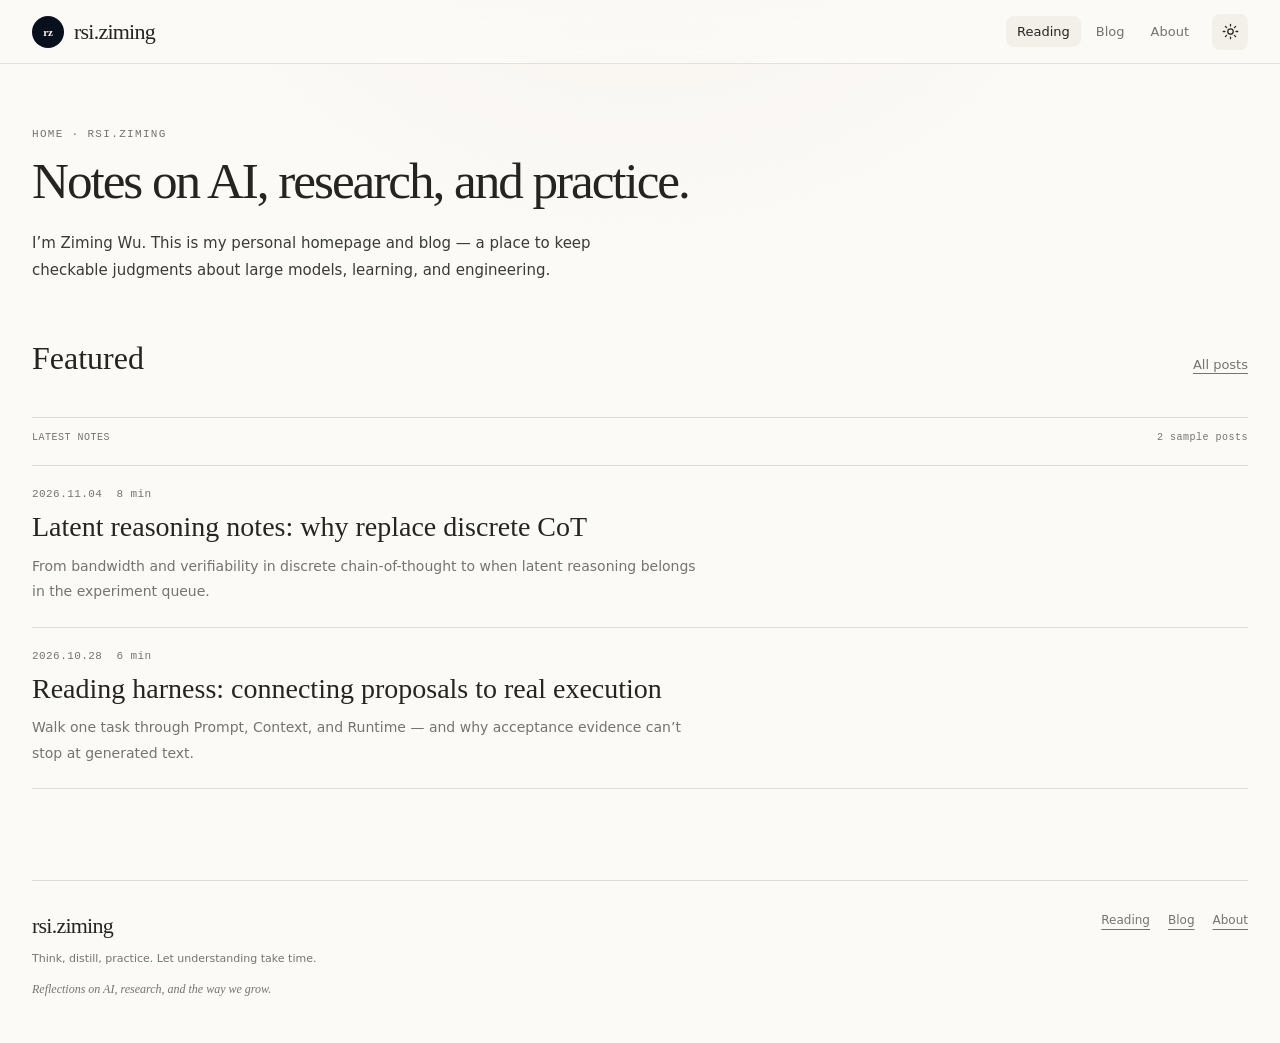
==== index.html @ 31680afb "Add the rsi.ziming static site at the repository root. Serve the homepage, about page, and blog as p" ====
<!DOCTYPE html>
<html lang="en">
<head>
  <meta charset="UTF-8">
  <meta name="viewport" content="width=device-width, initial-scale=1">
  <meta name="description" content="rsi.ziming — Ziming Wu’s personal site and blog on AI, research, and practice.">
  <meta name="theme-color" content="#fbfaf7">
  <title>Reading｜rsi.ziming</title>
  <script>
    (() => {
      let saved;
      try { saved = localStorage.getItem("theme"); } catch {}
      const theme = saved || (matchMedia("(prefers-color-scheme: dark)").matches ? "dark" : "light");
      document.documentElement.dataset.theme = theme;
      document.querySelector('meta[name="theme-color"]')?.setAttribute("content", theme === "dark" ? "#111210" : "#fbfaf7");
    })();
  </script>
  <link rel="stylesheet" href="css/site.css">
</head>
<body>
  <a class="skip-link" href="#main">Skip to content</a>
  <header class="site-header">
    <a class="wordmark" href="index.html" aria-label="rsi.ziming home">
      <span class="wordmark-mark" aria-hidden="true">rz</span>
      <span class="wordmark-name"><span class="brand-person" lang="en">rsi.ziming</span></span>
    </a>
    <div class="header-actions">
      <nav class="site-nav" aria-label="Primary">
        <a href="index.html" aria-current="page">Reading</a>
        <a href="blog/index.html">Blog</a>
        <a class="mobile-hidden" href="about/index.html">About</a>
      </nav>
      <button class="theme-toggle" type="button" aria-label="Toggle light and dark theme" title="Toggle theme">
        <svg class="sun-icon" viewBox="0 0 20 20" aria-hidden="true"><circle cx="10" cy="10" r="3.2"></circle><path d="M10 1.5v2M10 16.5v2M1.5 10h2M16.5 10h2M4 4l1.4 1.4M14.6 14.6 16 16M16 4l-1.4 1.4M5.4 14.6 4 16"></path></svg>
        <svg class="moon-icon" viewBox="0 0 20 20" aria-hidden="true"><path d="M16.5 12.8A7 7 0 0 1 7.2 3.5a7 7 0 1 0 9.3 9.3Z"></path></svg>
      </button>
    </div>
  </header>

  <main id="main">
    <div class="page-shell">
      <header class="page-intro">
        <p class="eyebrow">HOME · RSI.ZIMING</p>
        <h1>Notes on AI, research, and practice.</h1>
        <p class="intro-copy">I’m Ziming Wu. This is my personal homepage and blog — a place to keep checkable judgments about large models, learning, and engineering.</p>
      </header>

      <div class="section-heading">
        <h2>Featured</h2>
        <a href="blog/index.html">All posts</a>
      </div>

      <div class="count-line">
        <span>LATEST NOTES</span>
        <span>2 sample posts</span>
      </div>

      <div class="post-list">
        <a class="post-card" href="blog/latent-reasoning-notes.html">
          <div class="post-meta"><span>2026.11.04</span><span>8 min</span></div>
          <h3 class="post-title">Latent reasoning notes: why replace discrete CoT</h3>
          <p class="post-excerpt">From bandwidth and verifiability in discrete chain-of-thought to when latent reasoning belongs in the experiment queue.</p>
        </a>
        <a class="post-card" href="blog/reading-harness.html">
          <div class="post-meta"><span>2026.10.28</span><span>6 min</span></div>
          <h3 class="post-title">Reading harness: connecting proposals to real execution</h3>
          <p class="post-excerpt">Walk one task through Prompt, Context, and Runtime — and why acceptance evidence can’t stop at generated text.</p>
        </a>
      </div>
    </div>
  </main>

  <footer class="site-footer">
    <div>
      <a href="index.html" class="footer-name"><span class="brand-person" lang="en">rsi.ziming</span></a>
      <p>Think, distill, practice. Let understanding take time.</p>
      <p lang="en">Reflections on AI, research, and the way we grow.</p>
    </div>
    <nav aria-label="Footer">
      <a href="index.html">Reading</a>
      <a href="blog/index.html">Blog</a>
      <a href="about/index.html">About</a>
    </nav>
  </footer>
  <script src="js/site.js"></script>
</body>
</html>
---- css/site.css ----
:root {
  color-scheme: light;
  --bg: #fbfaf7;
  --surface: #f3f0ea;
  --surface-soft: #f7f5f0;
  --surface-strong: #e9e5dd;
  --text: #252421;
  --text-body: #3c3a36;
  --text-soft: #77736d;
  --text-muted: #a09b93;
  --line: #dedad2;
  --line-strong: #cbc5ba;
  --accent: #b84d2e;
  --accent-hover: #963d25;
  --accent-soft: #f2dfd7;
  --display: "Songti SC", "STSong", "Noto Serif CJK SC", ui-serif, Georgia, serif;
  --sans: "PingFang SC", "Hiragino Sans GB", "Microsoft YaHei", ui-sans-serif, system-ui, sans-serif;
  --mono: "SFMono-Regular", "Cascadia Mono", Consolas, monospace;
  --page-max: 1280px;
  --page-max-half: 640px;
  --page-gutter: 32px;
  --page: min(var(--page-max), calc(100vw - var(--page-gutter) - var(--page-gutter)));
  --measure: 680px;
  --space-page-top: clamp(44px, 5vw, 68px);
  --display-page-size: clamp(38px, 4vw, 54px);
  --display-section-size: clamp(28px, 2.5vw, 36px);
  --radius-sm: 6px;
  --radius: 10px;
  --radius-lg: 16px;
}

:root[data-theme="dark"] {
  color-scheme: dark;
  --bg: #111210;
  --surface: #1a1b18;
  --surface-soft: #161714;
  --surface-strong: #242521;
  --text: #eeede8;
  --text-body: #cfcdc5;
  --text-soft: #9c9991;
  --text-muted: #706e68;
  --line: #2c2d29;
  --line-strong: #3b3c36;
  --accent: #d36b49;
  --accent-hover: #e47a57;
  --accent-soft: #33211a;
}

* { box-sizing: border-box; }

html {
  background: var(--bg);
  color: var(--text);
  font-family: var(--sans);
  scroll-behavior: smooth;
}

body {
  background:
    radial-gradient(circle at 50% -18rem, color-mix(in srgb, var(--accent-soft) 40%, transparent), transparent 34rem),
    var(--bg);
  min-height: 100dvh;
  margin: 0;
  transition: background-color .25s, color .25s;
}

a { color: var(--text); }
button { font: inherit; }
[hidden] { display: none !important; }

::selection {
  color: #fff;
  background: var(--accent);
}

:focus-visible {
  outline: 2px solid var(--accent);
  outline-offset: 3px;
}

.skip-link {
  z-index: 100;
  border-radius: var(--radius-sm);
  background: var(--text);
  color: var(--bg);
  padding: 10px 14px;
  font-size: 12px;
  text-decoration: none;
  position: fixed;
  top: -80px;
  left: 16px;
}

.skip-link:focus { top: 16px; }

.site-header {
  z-index: 20;
  width: 100%;
  min-height: 64px;
  padding: 0 max(var(--page-gutter), calc(50vw - var(--page-max-half)));
  border-bottom: 1px solid color-mix(in srgb, var(--line) 78%, transparent);
  background: color-mix(in srgb, var(--bg) 90%, transparent);
  backdrop-filter: blur(16px) saturate(1.15);
  justify-content: space-between;
  align-items: center;
  gap: 24px;
  display: flex;
  position: sticky;
  top: 0;
}

.wordmark {
  align-items: center;
  gap: 10px;
  text-decoration: none;
  display: inline-flex;
}

.wordmark-mark {
  background: #07101c;
  border-radius: 50%;
  flex: none;
  width: 32px;
  height: 32px;
  color: #fbfaf7;
  font: 600 11px/32px Georgia, serif;
  letter-spacing: -0.02em;
  text-align: center;
}

.wordmark-name {
  white-space: nowrap;
  align-items: baseline;
  gap: .35em;
  display: inline-flex;
  font-size: 22px;
  line-height: 1;
}

.brand-person {
  letter-spacing: -0.035em;
  font-family: Georgia, "Times New Roman", serif;
  font-weight: 400;
}

.brand-label {
  color: var(--text-soft);
  font: 400 .57em var(--display);
  letter-spacing: .08em;
}

.header-actions,
.site-nav {
  align-items: center;
  display: flex;
}

.header-actions { gap: 12px; }

.site-nav { gap: 4px; }

.site-nav a {
  color: var(--text-soft);
  border-radius: 8px;
  padding: 8px 11px;
  font-size: 13px;
  text-decoration: none;
  transition: color .2s, background-color .2s;
}

.site-nav a:hover,
.site-nav a[aria-current="page"] {
  color: var(--text);
  background: var(--surface);
}

.theme-toggle {
  background: var(--surface);
  width: 36px;
  height: 36px;
  color: var(--text);
  cursor: pointer;
  border: 0;
  border-radius: 8px;
  place-items: center;
  transition: transform .2s, background-color .2s;
  display: grid;
}

.theme-toggle:hover {
  background: var(--surface-strong);
  transform: rotate(6deg);
}

.theme-toggle svg {
  fill: none;
  stroke: currentColor;
  stroke-linecap: round;
  stroke-linejoin: round;
  stroke-width: 1.5px;
  width: 17px;
  height: 17px;
}

.moon-icon,
:root[data-theme="dark"] .sun-icon { display: none; }

:root[data-theme="dark"] .moon-icon { display: block; }

main { min-height: 65vh; }

.page-shell {
  width: var(--page);
  padding: var(--space-page-top) 0 56px;
  margin: 0 auto;
}

.page-intro { max-width: 1060px; }

.page-intro h1 {
  max-width: 860px;
  font-family: var(--display);
  font-size: var(--display-page-size);
  letter-spacing: -0.04em;
  text-wrap: balance;
  margin: 12px 0 0;
  font-weight: 400;
  line-height: 1.14;
}

.page-intro .intro-copy {
  max-width: 620px;
  color: var(--text-body);
  text-wrap: pretty;
  margin: 20px 0 0;
  font-size: 15px;
  line-height: 1.8;
}

.eyebrow {
  color: var(--text-soft);
  font: 11px var(--mono);
  letter-spacing: .12em;
  text-transform: uppercase;
  margin: 0;
}

.count-line {
  border-top: 1px solid var(--line);
  color: var(--text-soft);
  font: 10px var(--mono);
  letter-spacing: .05em;
  justify-content: space-between;
  gap: 20px;
  margin-top: 40px;
  padding-top: 14px;
  display: flex;
}

.post-list {
  margin-top: 22px;
  display: grid;
  gap: 0;
}

.post-card {
  border-top: 1px solid var(--line);
  padding: 22px 0;
  text-decoration: none;
  display: grid;
  gap: 8px;
  transition: background-color .2s;
}

.post-card:last-child { border-bottom: 1px solid var(--line); }

.post-card:hover .post-title { color: var(--accent); }

.post-meta {
  color: var(--text-soft);
  font: 11px var(--mono);
  letter-spacing: .04em;
  display: flex;
  gap: 14px;
  flex-wrap: wrap;
}

.post-title {
  font-family: var(--display);
  font-size: clamp(22px, 2.2vw, 28px);
  font-weight: 400;
  line-height: 1.35;
  margin: 0;
  transition: color .2s;
}

.post-excerpt {
  color: var(--text-soft);
  margin: 0;
  max-width: 680px;
  font-size: 14px;
  line-height: 1.8;
}

.section-heading {
  justify-content: space-between;
  align-items: baseline;
  gap: 24px;
  margin: 56px 0 8px;
  display: flex;
}

.section-heading h2 {
  font-family: var(--display);
  font-size: var(--display-section-size);
  margin: 0;
  font-weight: 400;
}

.section-heading a {
  color: var(--text-soft);
  text-underline-offset: 4px;
  font-size: 13px;
}

.about-grid {
  grid-template-columns: .72fr 1.28fr;
  gap: clamp(40px, 7vw, 88px);
  margin-top: 56px;
  display: grid;
}

.about-aside {
  border-radius: var(--radius-lg);
  background: var(--surface);
  flex-direction: column;
  align-self: start;
  min-height: 220px;
  padding: 24px;
  display: flex;
}

.about-aside span {
  color: var(--text-soft);
  font: 10px var(--mono);
  letter-spacing: .08em;
}

.about-aside p {
  font-family: var(--display);
  margin: auto 0 0;
  font-size: 26px;
  line-height: 1.45;
}

.about-article { max-width: 700px; }

.about-article h2 {
  font-family: var(--display);
  margin: 0 0 12px;
  font-size: 26px;
  font-weight: 400;
}

.about-article h2:not(:first-child) { margin-top: 40px; }

.about-article p {
  color: var(--text-soft);
  margin: 0;
  font-size: 15px;
  line-height: 1.9;
}

.english-mission {
  margin-top: 22px;
  font: 15px/1.85 Georgia, serif;
}

.about-article a {
  color: var(--accent);
  text-underline-offset: 4px;
}

.article-shell {
  width: min(var(--measure), calc(100vw - 2 * var(--page-gutter)));
  padding: var(--space-page-top) 0 56px;
  margin: 0 auto;
}

.article-shell .eyebrow { margin-bottom: 18px; }

.article-shell h1 {
  font-family: var(--display);
  font-size: clamp(34px, 5vw, 48px);
  letter-spacing: -0.03em;
  font-weight: 400;
  line-height: 1.2;
  margin: 0 0 18px;
}

.article-meta {
  color: var(--text-soft);
  font: 12px var(--mono);
  letter-spacing: .04em;
  margin-bottom: 36px;
}

.article-body {
  color: var(--text-body);
  font-size: 16px;
  line-height: 1.9;
}

.article-body p { margin: 0 0 1.2em; }
.article-body h2 {
  font-family: var(--display);
  font-size: 28px;
  font-weight: 400;
  margin: 2em 0 .7em;
}
.article-body ul { padding-left: 1.2em; margin: 0 0 1.2em; }
.article-body li { margin-bottom: .4em; }
.article-body a { color: var(--accent); text-underline-offset: 4px; }

.comments {
  border-top: 1px solid var(--line);
  margin-top: 48px;
  padding-top: 28px;
}

.comments h2 {
  font-family: var(--display);
  font-size: 24px;
  font-weight: 400;
  margin: 0 0 8px;
}

.comments-note {
  color: var(--text-soft);
  font-size: 13px;
  line-height: 1.7;
  margin: 0 0 20px;
}

.comments-note code {
  background: var(--surface);
  font: 12px var(--mono);
  border-radius: 5px;
  padding: 2px 6px;
}

.site-footer {
  width: var(--page);
  border-top: 1px solid var(--line);
  justify-content: space-between;
  gap: 40px;
  margin: 35px auto 0;
  padding: 32px 0 40px;
  display: flex;
}

.footer-name {
  white-space: nowrap;
  align-items: baseline;
  gap: .35em;
  display: inline-flex;
  font: 400 22px var(--display);
  text-decoration: none;
}

.site-footer p {
  color: var(--text-soft);
  margin: 10px 0 0;
  font-size: 11px;
  line-height: 1.8;
}

.site-footer p[lang="en"] {
  font-family: Georgia, serif;
  font-size: 12px;
  font-style: italic;
}

.site-footer nav {
  flex-wrap: wrap;
  align-content: start;
  gap: 18px;
  max-width: 400px;
  display: flex;
}

.site-footer nav a {
  color: var(--text-soft);
  text-underline-offset: 5px;
  font-size: 12px;
}

@media (width <= 720px) {
  .about-grid { grid-template-columns: 1fr; }
  .site-footer { flex-direction: column; gap: 28px; }
}

@media (width <= 640px) {
  :root {
    --page-gutter: 14px;
    --space-page-top: 40px;
  }

  .site-header { gap: 10px; min-height: 60px; }
  .wordmark-name { font-size: 18px; }
  .site-nav a { padding-inline: 8px; font-size: 12px; }
  .site-nav a.mobile-hidden { display: none; }
  .theme-toggle { width: 34px; height: 34px; }
}

@media (prefers-reduced-motion: reduce) {
  html { scroll-behavior: auto; }
  *, *::before, *::after {
    transition: none !important;
    animation-duration: .01ms !important;
    animation-iteration-count: 1 !important;
  }
}
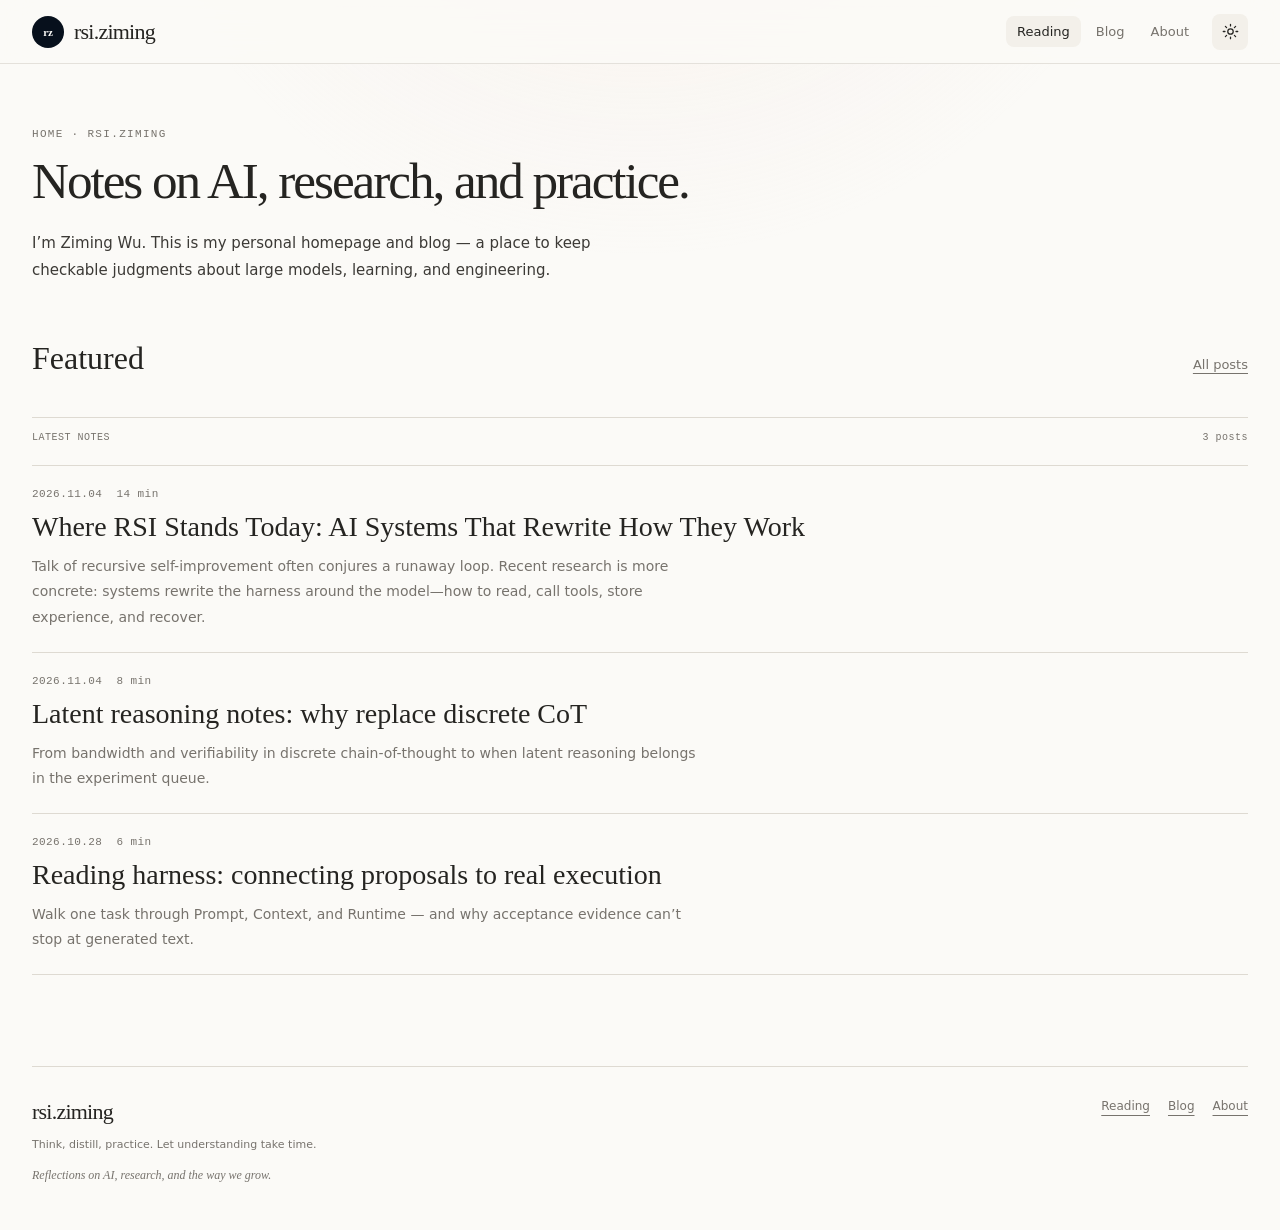
==== commit f7b5b818: "Add blog post: Where RSI Stands Today Co-authored-by: ZimingWu020 <ZimingWu020@users.noreply.github." ====
--- a/index.html
+++ b/index.html
@@ -52,10 +52,15 @@
 
       <div class="count-line">
         <span>LATEST NOTES</span>
-        <span>2 sample posts</span>
+        <span>3 posts</span>
       </div>
 
       <div class="post-list">
+        <a class="post-card" href="blog/where-rsi-stands-today.html">
+          <div class="post-meta"><span>2026.11.04</span><span>14 min</span></div>
+          <h3 class="post-title">Where RSI Stands Today: AI Systems That Rewrite How They Work</h3>
+          <p class="post-excerpt">Talk of recursive self-improvement often conjures a runaway loop. Recent research is more concrete: systems rewrite the harness around the model—how to read, call tools, store experience, and recover.</p>
+        </a>
         <a class="post-card" href="blog/latent-reasoning-notes.html">
           <div class="post-meta"><span>2026.11.04</span><span>8 min</span></div>
           <h3 class="post-title">Latent reasoning notes: why replace discrete CoT</h3>
--- a/css/site.css
+++ b/css/site.css
@@ -421,6 +421,23 @@
 .article-body ul { padding-left: 1.2em; margin: 0 0 1.2em; }
 .article-body li { margin-bottom: .4em; }
 .article-body a { color: var(--accent); text-underline-offset: 4px; }
+.article-body h3 {
+  font-family: var(--display);
+  font-size: 22px;
+  font-weight: 400;
+  margin: 1.6em 0 .55em;
+}
+.article-body blockquote {
+  margin: 0 0 1.2em;
+  padding: 0 0 0 1em;
+  border-left: 3px solid var(--line-strong);
+  color: var(--text-soft);
+}
+.article-body hr {
+  border: 0;
+  border-top: 1px solid var(--line);
+  margin: 2.2em 0;
+}
 
 .comments {
   border-top: 1px solid var(--line);
